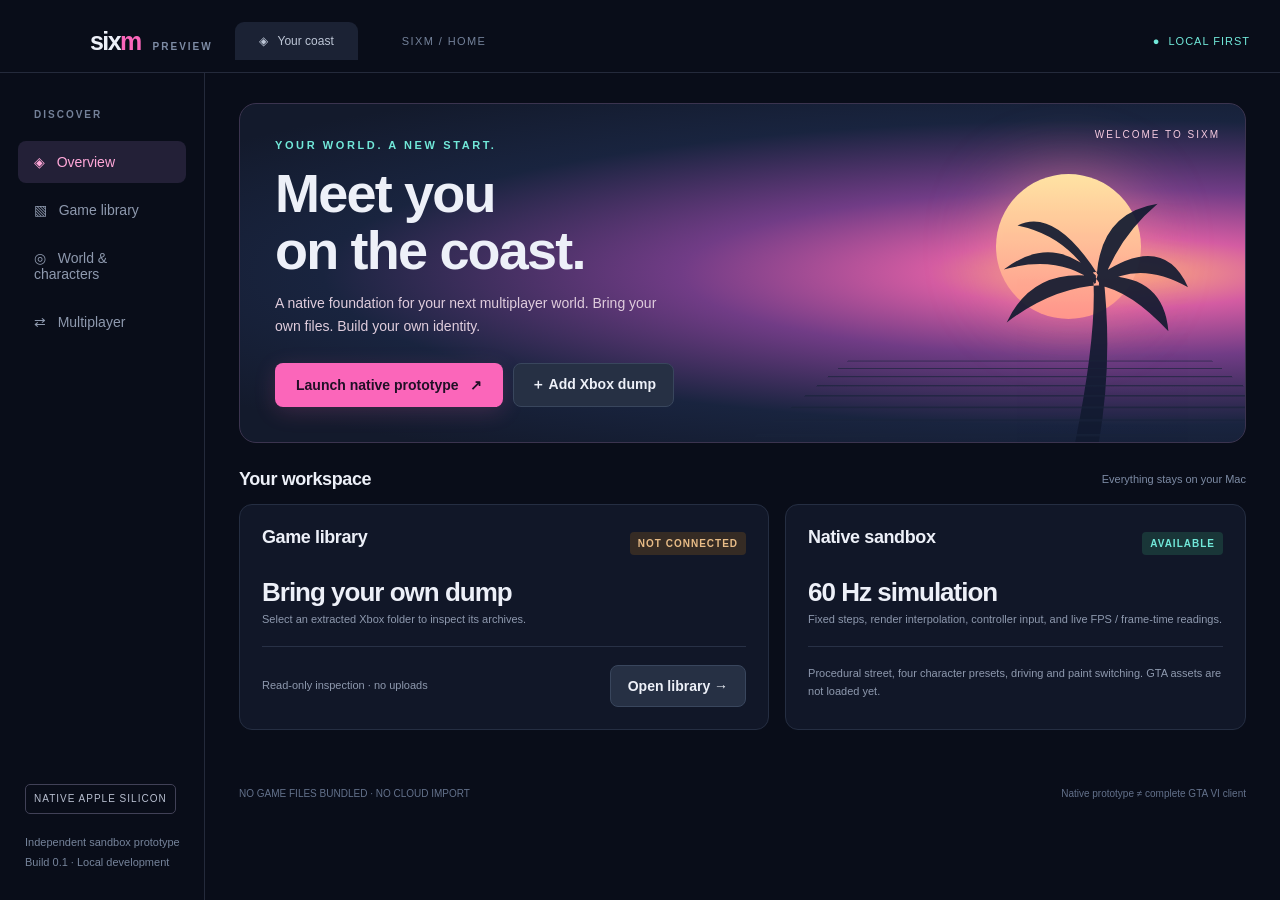
==== index.html @ 4e4a7d65 "Start Sixm launcher, dump inspector and native simulation prototype" ====
<!doctype html><html lang="en"><meta charset="utf-8"><meta name="viewport" content="width=device-width,initial-scale=1"><title>Sixm</title>
<style>
:root{color-scheme:dark;--bg:#090d19;--panel:#111728;--muted:#8e99ae;--pink:#fb66ba;--aqua:#71e8d9}*{box-sizing:border-box}body{margin:0;background:var(--bg);color:#edf0f8;font:14px -apple-system,BlinkMacSystemFont,sans-serif}button{font:inherit;cursor:pointer;border:0;color:inherit}button:focus-visible,input:focus-visible{outline:2px solid var(--aqua);outline-offset:4px}header{height:73px;display:flex;align-items:center;border-bottom:1px solid #242a3b;padding:22px 30px 12px 90px;gap:22px}.brand{font-size:25px;font-weight:900;letter-spacing:-1.6px}.brand i{color:var(--pink);font-style:normal}.tab{background:#1b2234;border-radius:9px 9px 0 0;padding:12px 24px;align-self:flex-end;font-size:12px;color:#bdc6d6}.address{margin-left:22px;color:#738199;font-size:11px;letter-spacing:1.4px}.local{margin-left:auto;color:var(--aqua);font-size:11px;letter-spacing:1px}.local:before{content:'●';margin-right:8px}aside{position:absolute;top:73px;bottom:0;width:205px;padding:36px 18px;border-right:1px solid #242a3b}.label{font-size:10px;letter-spacing:2px;color:#748199;font-weight:700;margin-bottom:18px}.nav{width:100%;text-align:left;padding:13px 16px;background:none;border-radius:8px;color:#8e99ae;margin:3px 0}.nav.active{background:#232037;color:#ffa7d8}.aside-bottom{position:absolute;bottom:27px;left:25px;color:#76849b;font-size:11px;line-height:1.8}.tag{display:inline-block;border:1px solid #414157;padding:5px 8px;border-radius:5px;color:#b8bfd0;font-size:10px;letter-spacing:1px}main{margin-left:205px;padding:30px 34px;max-width:1600px}.page{display:none}.page.active{display:block}.eyebrow{font-size:11px;color:var(--aqua);letter-spacing:2.6px;font-weight:700}h1{font-size:43px;letter-spacing:-1.8px;margin:14px 0;line-height:1.05}h2{font-size:18px;letter-spacing:-.4px;margin:0 0 12px}p{color:#a4adc1;line-height:1.65;margin:10px 0}.hero{min-height:320px;border-radius:17px;overflow:hidden;position:relative;background:radial-gradient(ellipse at 87% 50%,#ffad7c 0,#d45ca2 15%,#713c86 35%,#19243f 64%,#131a2c 90%);padding:35px;border:1px solid #3b344f}.hero:after{content:'';position:absolute;right:-30px;bottom:-70px;width:490px;height:200px;background:repeating-linear-gradient(0deg,transparent 0,transparent 15px,#172139 16px,#172139 18px);transform:perspective(200px) rotateX(45deg);opacity:.65}.hero p{max-width:385px;color:#e0cddd}.hero h1{max-width:470px;font-size:54px}.hero .version{position:absolute;right:25px;top:25px;color:#f5c9df;font-size:10px;letter-spacing:2px}.sun{position:absolute;right:104px;top:70px;width:145px;height:145px;border-radius:50%;background:linear-gradient(#ffe3a3,#ff958c);box-shadow:0 0 70px #ff9f8d77}.palm{position:absolute;right:55px;bottom:0;width:200px;height:245px;fill:#121b30;opacity:.92}.hero-content{position:relative;z-index:2}.primary{background:var(--pink);color:#201026;padding:13px 21px;border-radius:8px;font-weight:750;box-shadow:0 5px 22px #fc66b92a}.secondary{background:#263044;border:1px solid #39465d;padding:12px 17px;border-radius:8px;font-weight:600}.actions{display:flex;gap:10px;margin-top:24px}.sectionbar{display:flex;align-items:center;justify-content:space-between;margin:26px 0 14px}.sectionbar h2{margin:0}.sectionbar span{font-size:11px;color:#7d8ba4}.grid{display:grid;grid-template-columns:1.15fr 1fr;gap:16px}.card{background:var(--panel);border:1px solid #252e42;border-radius:13px;padding:22px}.status{font-size:10px;font-weight:700;letter-spacing:1px;color:var(--aqua);background:#193638;padding:6px 8px;border-radius:4px}.status.pending{color:#e8bc87;background:#352b24}.row{display:flex;justify-content:space-between;align-items:center;gap:12px}.metric{font-size:26px;font-weight:750;letter-spacing:-1px;margin:17px 0 3px}.small{font-size:11px;color:var(--muted);line-height:1.6}.divider{height:1px;background:#283146;margin:18px 0}.footer{display:flex;justify-content:space-between;color:#63718b;font-size:10px;margin-top:24px}.roadmap{display:grid;grid-template-columns:repeat(3,1fr);gap:12px}.roadmap .card{padding:20px}.step{color:var(--pink);font-size:11px;letter-spacing:1px;margin-bottom:14px}table{width:100%;border-collapse:collapse;font-size:12px}td,th{text-align:left;padding:12px;border-bottom:1px solid #2b3346}th{color:#7b8aa2;font-size:10px;letter-spacing:1px}td:first-child{word-break:break-all}#notice{min-height:22px;color:var(--aqua);font-size:12px;margin-top:12px}.path{word-break:break-all;color:#a5b2cd;font:11px ui-monospace,monospace}.empty{padding:28px 0;color:#8693ad}.warning{border-left:2px solid #e9b77f;padding:10px 14px;background:#28221f;color:#e0c5a7;margin:15px 0;font-size:12px;line-height:1.6}.list{color:#a4adc1;line-height:2}.pill{font-size:10px;color:#9ba7bd;border:1px solid #303c53;padding:5px 9px;border-radius:20px}input{width:100%;background:#101625;color:#ddd;border:1px solid #39425a;border-radius:7px;padding:12px;margin:10px 0}@media(max-width:1050px){main{padding:24px}.hero h1{font-size:45px}.sun{right:60px;width:115px;height:115px}.hero p{max-width:310px}.roadmap{grid-template-columns:1fr}.address{display:none}}@media(prefers-reduced-motion:reduce){*{scroll-behavior:auto}}
</style>
<header><div class="brand">six<i>m</i><span style="font-size:10px;letter-spacing:2px;margin-left:12px;color:#7d8ba4">PREVIEW</span></div><div class="tab">◈ &nbsp; Your coast</div><div class="address">SIXM / HOME</div><div class="local">LOCAL FIRST</div></header>
<aside><div class="label" style="margin-left:16px">DISCOVER</div><button class="nav active" data-page="home">◈ &nbsp; Overview</button><button class="nav" data-page="library">▧ &nbsp; Game library</button><button class="nav" data-page="world">◎ &nbsp; World & characters</button><button class="nav" data-page="servers">⇄ &nbsp; Multiplayer</button><div class="aside-bottom"><span class="tag">NATIVE APPLE SILICON</span><br><br>Independent sandbox prototype<br>Build 0.1 · Local development</div></aside>
<main><section id="home" class="page active"><div class="hero"><div class="sun"></div><svg class="palm" viewBox="0 0 200 250" aria-hidden="true"><path d="M85 250Q108 135 103 77L113 75Q124 164 109 250Z M106 80Q62 36 12 74Q68 58 106 88 M107 78Q112 16 169 7Q130 40 113 87 M111 79Q175 36 200 92Q150 64 112 90 M108 79Q64 10 26 29Q79 40 105 89 M110 81Q175 78 180 137Q142 96 109 90 M105 81Q41 72 15 128Q62 92 111 90"/></svg><div class="version">WELCOME TO SIXM</div><div class="hero-content"><div class="eyebrow">YOUR WORLD. A NEW START.</div><h1>Meet you<br>on the coast.</h1><p>A native foundation for your next multiplayer world. Bring your own files. Build your own identity.</p><div class="actions"><button class="primary" onclick="send('sandbox')">Launch native prototype &nbsp; ↗</button><button class="secondary" onclick="send('import')">＋ Add Xbox dump</button></div></div></div>
<div class="sectionbar"><h2>Your workspace</h2><span>Everything stays on your Mac</span></div><div class="grid"><div class="card"><div class="row"><h2>Game library</h2><span id="libraryBadge" class="status pending">NOT CONNECTED</span></div><div class="metric" id="archiveCount">Bring your own dump</div><div class="small" id="librarySummary">Select an extracted Xbox folder to inspect its archives.</div><div class="divider"></div><div class="row"><span class="small">Read-only inspection · no uploads</span><button class="secondary" onclick="showPage('library')">Open library →</button></div></div><div class="card"><div class="row"><h2>Native sandbox</h2><span class="status">AVAILABLE</span></div><div class="metric">60 Hz simulation</div><div class="small">Fixed steps, render interpolation, controller input, and live FPS / frame-time readings.</div><div class="divider"></div><div class="small">Procedural street, four character presets, driving and paint switching. GTA assets are not loaded yet.</div></div></div><div id="notice" role="status"></div><div class="footer"><span>NO GAME FILES BUNDLED · NO CLOUD IMPORT</span><span>Native prototype ≠ complete GTA VI client</span></div></section>
<section id="library" class="page"><div class="eyebrow">YOUR FILES, YOUR MACHINE</div><h1>Game library</h1><p>Point Sixm at your extracted Xbox dump. The inspector reads metadata and archive headers without modifying the originals.</p><div class="actions"><button class="primary" onclick="send('import')">Choose dump folder</button><button class="secondary" onclick="exportReport()" id="exportBtn" disabled>Copy inspection report</button></div><div class="warning">RPF9 headers can be identified. Archive directory decoding, extraction, models, animations, and script conversion are not implemented yet.</div><div id="inventory" class="card empty">No folder selected.</div></section>
<section id="world" class="page"><div class="eyebrow">THE LONG VIEW</div><h1>One world. Many identities.</h1><p>The target is a streamed world with distinct characters, vehicles, outfits, and customization. Here is what exists today.</p><div class="roadmap"><div class="card"><div class="step">01 / AVAILABLE</div><h2>Movement foundation</h2><p>Walk, drive, swap four procedural character presets, and change paint in the native test scene.</p><button class="secondary" onclick="send('sandbox')">Enter prototype ↗</button></div><div class="card"><div class="step">02 / NOT IMPLEMENTED</div><h2>Asset conversion</h2><p>Decode archive directories, export a single model and material, then validate skeletons, animations and collisions.</p></div><div class="card"><div class="step">03 / NOT IMPLEMENTED</div><h2>Full world streaming</h2><p>Spatial cells, distance-based detail and memory budgets. The full GTA map and gameplay systems are not available in Sixm.</p></div></div><div class="warning">The inspected dump contains compiled game code, not a recovered source project. Engine features cannot simply be copied into the new client.</div></section>
<section id="servers" class="page"><div class="eyebrow">THE NEXT CONNECTION</div><h1>Multiplayer</h1><div class="card"><span class="status pending">IN DEVELOPMENT</span><h2 style="margin-top:20px">No server connection yet.</h2><p>Networking, server resources, character persistence and synchronization are not implemented. The native prototype runs locally.</p><div class="divider"></div><div class="row"><span class="pill">Planned: authoritative simulation</span><span class="pill">Planned: scripted resources</span></div></div></section></main>
<script>
let report=null;function send(action,extra={}){if(window.webkit?.messageHandlers?.sixm){window.webkit.messageHandlers.sixm.postMessage({action,...extra})}else{document.getElementById('notice').textContent='Open this page in the Sixm app to use native controls.'}}
function showPage(id){document.querySelectorAll('.page').forEach(x=>x.classList.toggle('active',x.id===id));document.querySelectorAll('.nav').forEach(x=>x.classList.toggle('active',x.dataset.page===id));document.querySelector('.address').textContent='SIXM / '+id.toUpperCase()}
document.querySelectorAll('.nav').forEach(x=>x.addEventListener('click',()=>showPage(x.dataset.page)));
const esc=s=>String(s).replace(/[&<>"']/g,c=>({'&':'&amp;','<':'&lt;','>':'&gt;','"':'&quot;',"'":'&#39;'}[c]));const size=b=>b>=1073741824?(b/1073741824).toFixed(1)+' GB':(b/1048576).toFixed(1)+' MB';
window.receive=function(msg){if(msg.type==='scanning'){document.getElementById('notice').textContent='Inspecting local files…';return}if(msg.type==='error'){document.getElementById('notice').textContent=msg.message;document.getElementById('inventory').textContent=msg.message;return}if(msg.type==='inventory'){report=msg.data;document.getElementById('notice').textContent='Inspection complete. No files extracted or modified.';document.getElementById('archiveCount').textContent=report.archives.length+' archives found';document.getElementById('librarySummary').textContent=report.fileCount+' files · '+size(report.totalBytes)+' · header inspection only';document.getElementById('libraryBadge').textContent=report.executableIsPE?'DUMP DETECTED':'INCOMPLETE';document.getElementById('exportBtn').disabled=false;document.getElementById('inventory').classList.remove('empty');document.getElementById('inventory').innerHTML='<h2>Local dump inspection</h2><div class="path">'+esc(report.root)+'</div><p>'+report.fileCount+' files · '+size(report.totalBytes)+' · '+report.sourceFileCount+' source files · 0 extracted assets</p><table><thead><tr><th>ARCHIVE</th><th>HEADER</th><th>SIZE</th></tr></thead><tbody>'+report.archives.map(a=>'<tr><td>'+esc(a.path)+'</td><td>'+esc(a.magic)+'</td><td>'+size(a.bytes)+'</td></tr>').join('')+'</tbody></table>'+report.warnings.map(x=>'<div class="warning">'+esc(x)+'</div>').join('');showPage('library')}};
async function exportReport(){if(!report)return;try{await navigator.clipboard.writeText(JSON.stringify(report,null,2));document.getElementById('exportBtn').textContent='Copied ✓'}catch(e){document.getElementById('exportBtn').textContent='Copy unavailable'}}
</script></html>
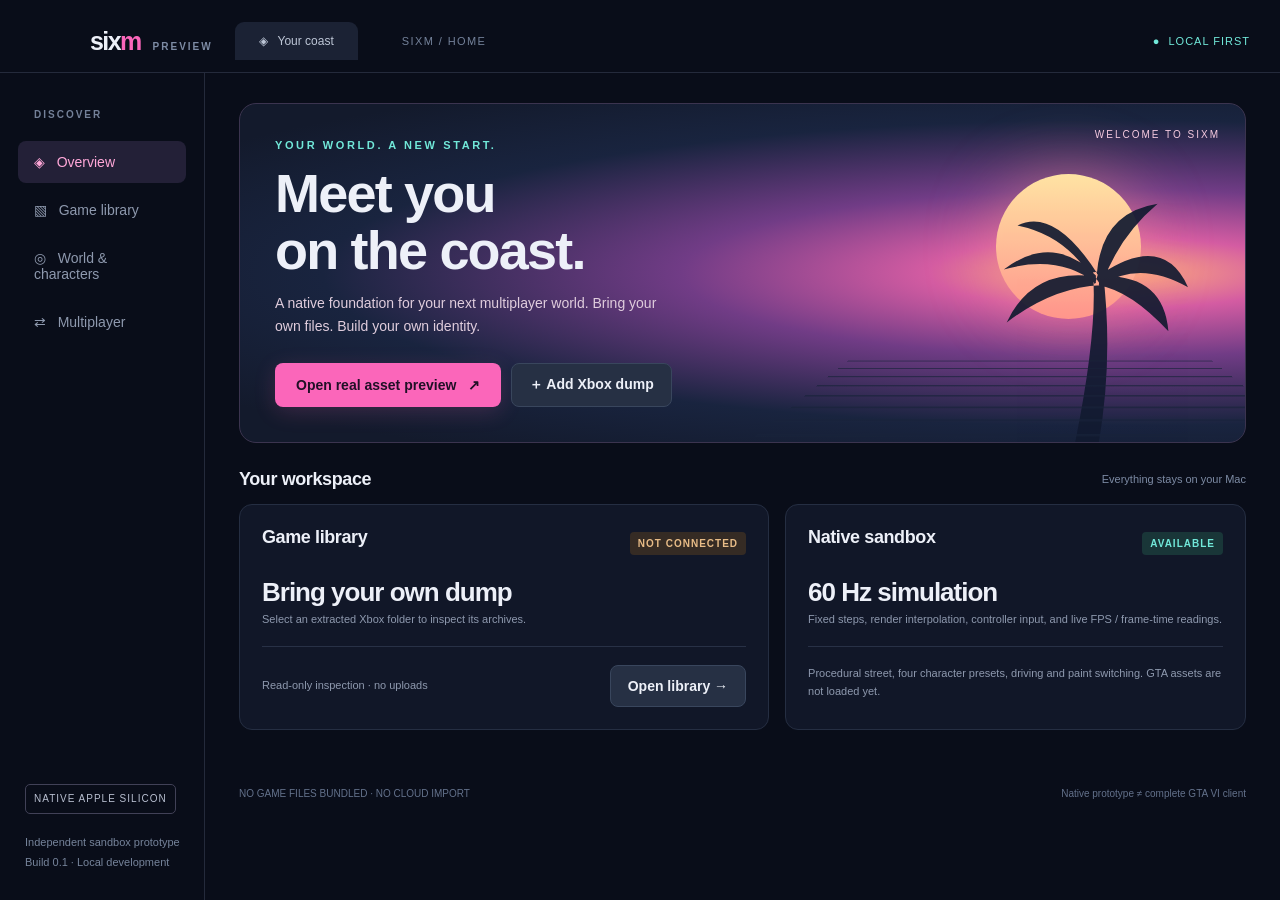
==== commit f86ab207: "Add validated static GLB asset preview" ====
--- a/index.html
+++ b/index.html
@@ -4,9 +4,9 @@
 </style>
 <header><div class="brand">six<i>m</i><span style="font-size:10px;letter-spacing:2px;margin-left:12px;color:#7d8ba4">PREVIEW</span></div><div class="tab">◈ &nbsp; Your coast</div><div class="address">SIXM / HOME</div><div class="local">LOCAL FIRST</div></header>
 <aside><div class="label" style="margin-left:16px">DISCOVER</div><button class="nav active" data-page="home">◈ &nbsp; Overview</button><button class="nav" data-page="library">▧ &nbsp; Game library</button><button class="nav" data-page="world">◎ &nbsp; World & characters</button><button class="nav" data-page="servers">⇄ &nbsp; Multiplayer</button><div class="aside-bottom"><span class="tag">NATIVE APPLE SILICON</span><br><br>Independent sandbox prototype<br>Build 0.1 · Local development</div></aside>
-<main><section id="home" class="page active"><div class="hero"><div class="sun"></div><svg class="palm" viewBox="0 0 200 250" aria-hidden="true"><path d="M85 250Q108 135 103 77L113 75Q124 164 109 250Z M106 80Q62 36 12 74Q68 58 106 88 M107 78Q112 16 169 7Q130 40 113 87 M111 79Q175 36 200 92Q150 64 112 90 M108 79Q64 10 26 29Q79 40 105 89 M110 81Q175 78 180 137Q142 96 109 90 M105 81Q41 72 15 128Q62 92 111 90"/></svg><div class="version">WELCOME TO SIXM</div><div class="hero-content"><div class="eyebrow">YOUR WORLD. A NEW START.</div><h1>Meet you<br>on the coast.</h1><p>A native foundation for your next multiplayer world. Bring your own files. Build your own identity.</p><div class="actions"><button class="primary" onclick="send('sandbox')">Launch native prototype &nbsp; ↗</button><button class="secondary" onclick="send('import')">＋ Add Xbox dump</button></div></div></div>
+<main><section id="home" class="page active"><div class="hero"><div class="sun"></div><svg class="palm" viewBox="0 0 200 250" aria-hidden="true"><path d="M85 250Q108 135 103 77L113 75Q124 164 109 250Z M106 80Q62 36 12 74Q68 58 106 88 M107 78Q112 16 169 7Q130 40 113 87 M111 79Q175 36 200 92Q150 64 112 90 M108 79Q64 10 26 29Q79 40 105 89 M110 81Q175 78 180 137Q142 96 109 90 M105 81Q41 72 15 128Q62 92 111 90"/></svg><div class="version">WELCOME TO SIXM</div><div class="hero-content"><div class="eyebrow">YOUR WORLD. A NEW START.</div><h1>Meet you<br>on the coast.</h1><p>A native foundation for your next multiplayer world. Bring your own files. Build your own identity.</p><div class="actions"><button class="primary" onclick="send('model')">Open real asset preview &nbsp; ↗</button><button class="secondary" onclick="send('import')">＋ Add Xbox dump</button></div></div></div>
 <div class="sectionbar"><h2>Your workspace</h2><span>Everything stays on your Mac</span></div><div class="grid"><div class="card"><div class="row"><h2>Game library</h2><span id="libraryBadge" class="status pending">NOT CONNECTED</span></div><div class="metric" id="archiveCount">Bring your own dump</div><div class="small" id="librarySummary">Select an extracted Xbox folder to inspect its archives.</div><div class="divider"></div><div class="row"><span class="small">Read-only inspection · no uploads</span><button class="secondary" onclick="showPage('library')">Open library →</button></div></div><div class="card"><div class="row"><h2>Native sandbox</h2><span class="status">AVAILABLE</span></div><div class="metric">60 Hz simulation</div><div class="small">Fixed steps, render interpolation, controller input, and live FPS / frame-time readings.</div><div class="divider"></div><div class="small">Procedural street, four character presets, driving and paint switching. GTA assets are not loaded yet.</div></div></div><div id="notice" role="status"></div><div class="footer"><span>NO GAME FILES BUNDLED · NO CLOUD IMPORT</span><span>Native prototype ≠ complete GTA VI client</span></div></section>
-<section id="library" class="page"><div class="eyebrow">YOUR FILES, YOUR MACHINE</div><h1>Game library</h1><p>Point Sixm at your extracted Xbox dump. The inspector reads metadata and archive headers without modifying the originals.</p><div class="actions"><button class="primary" onclick="send('import')">Choose dump folder</button><button class="secondary" onclick="exportReport()" id="exportBtn" disabled>Copy inspection report</button></div><div class="warning">RPF9 headers can be identified. Archive directory decoding, extraction, models, animations, and script conversion are not implemented yet.</div><div id="inventory" class="card empty">No folder selected.</div></section>
+<section id="library" class="page"><div class="eyebrow">YOUR FILES, YOUR MACHINE</div><h1>Game library</h1><p>Point Sixm at your extracted Xbox dump. The inspector reads metadata and archive headers without modifying the originals.</p><div class="actions"><button class="primary" onclick="send('import')">Choose dump folder</button><button class="secondary" onclick="exportReport()" id="exportBtn" disabled>Copy inspection report</button></div><div class="warning">RPF9 headers can be identified here. Real models can be converted locally with SixNG and opened as GLB. Full-world streaming, gameplay and script-code recovery are not implemented.</div><div id="inventory" class="card empty">No folder selected.</div></section>
 <section id="world" class="page"><div class="eyebrow">THE LONG VIEW</div><h1>One world. Many identities.</h1><p>The target is a streamed world with distinct characters, vehicles, outfits, and customization. Here is what exists today.</p><div class="roadmap"><div class="card"><div class="step">01 / AVAILABLE</div><h2>Movement foundation</h2><p>Walk, drive, swap four procedural character presets, and change paint in the native test scene.</p><button class="secondary" onclick="send('sandbox')">Enter prototype ↗</button></div><div class="card"><div class="step">02 / NOT IMPLEMENTED</div><h2>Asset conversion</h2><p>Decode archive directories, export a single model and material, then validate skeletons, animations and collisions.</p></div><div class="card"><div class="step">03 / NOT IMPLEMENTED</div><h2>Full world streaming</h2><p>Spatial cells, distance-based detail and memory budgets. The full GTA map and gameplay systems are not available in Sixm.</p></div></div><div class="warning">The inspected dump contains compiled game code, not a recovered source project. Engine features cannot simply be copied into the new client.</div></section>
 <section id="servers" class="page"><div class="eyebrow">THE NEXT CONNECTION</div><h1>Multiplayer</h1><div class="card"><span class="status pending">IN DEVELOPMENT</span><h2 style="margin-top:20px">No server connection yet.</h2><p>Networking, server resources, character persistence and synchronization are not implemented. The native prototype runs locally.</p><div class="divider"></div><div class="row"><span class="pill">Planned: authoritative simulation</span><span class="pill">Planned: scripted resources</span></div></div></section></main>
 <script>
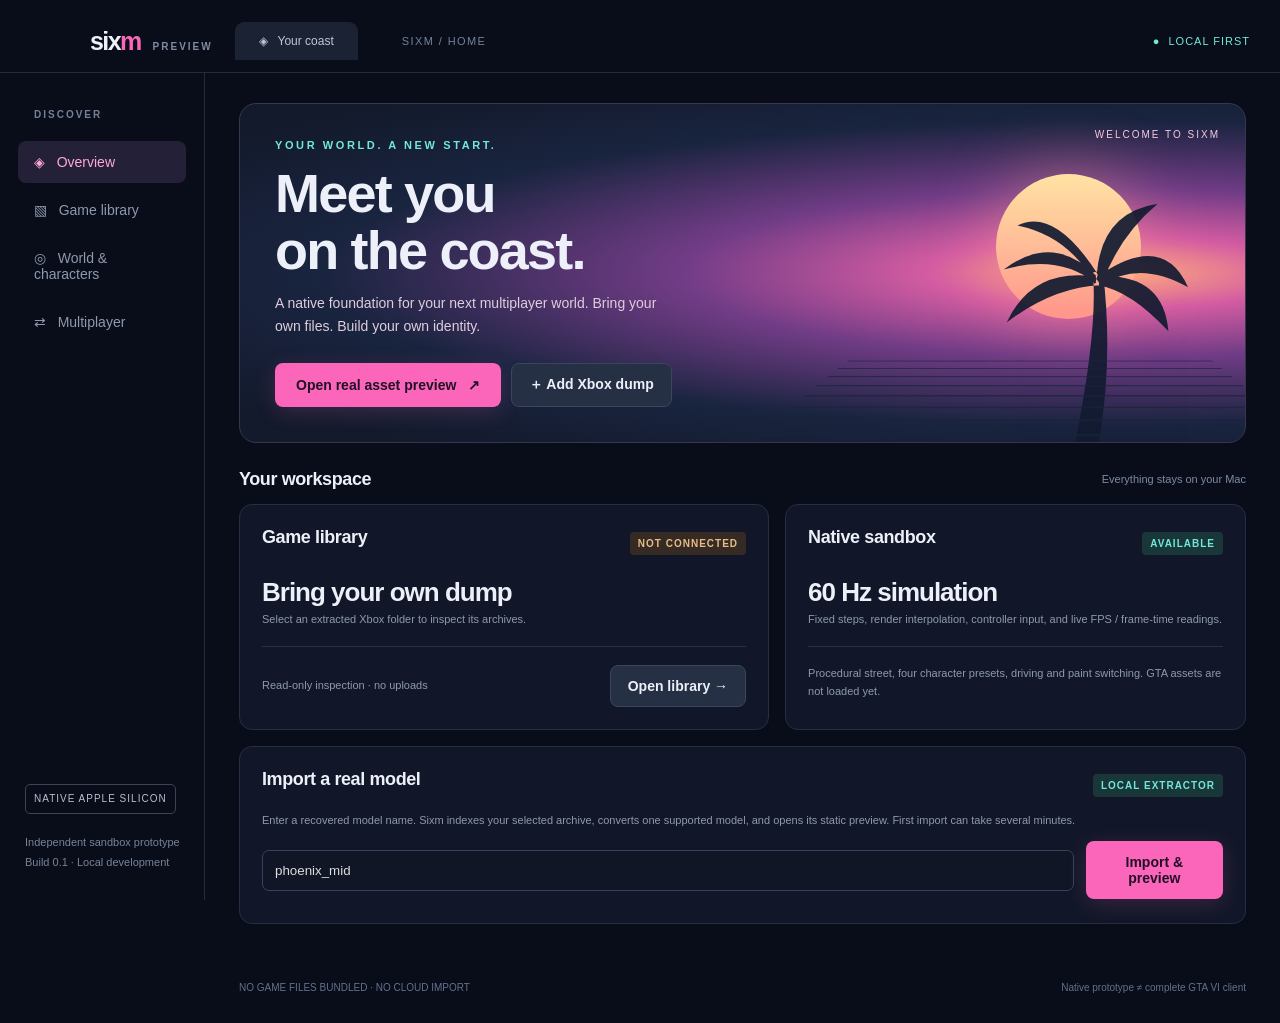
==== commit 9c159da3: "Automate local model import and static preview" ====
--- a/index.html
+++ b/index.html
@@ -5,7 +5,7 @@
 <header><div class="brand">six<i>m</i><span style="font-size:10px;letter-spacing:2px;margin-left:12px;color:#7d8ba4">PREVIEW</span></div><div class="tab">◈ &nbsp; Your coast</div><div class="address">SIXM / HOME</div><div class="local">LOCAL FIRST</div></header>
 <aside><div class="label" style="margin-left:16px">DISCOVER</div><button class="nav active" data-page="home">◈ &nbsp; Overview</button><button class="nav" data-page="library">▧ &nbsp; Game library</button><button class="nav" data-page="world">◎ &nbsp; World & characters</button><button class="nav" data-page="servers">⇄ &nbsp; Multiplayer</button><div class="aside-bottom"><span class="tag">NATIVE APPLE SILICON</span><br><br>Independent sandbox prototype<br>Build 0.1 · Local development</div></aside>
 <main><section id="home" class="page active"><div class="hero"><div class="sun"></div><svg class="palm" viewBox="0 0 200 250" aria-hidden="true"><path d="M85 250Q108 135 103 77L113 75Q124 164 109 250Z M106 80Q62 36 12 74Q68 58 106 88 M107 78Q112 16 169 7Q130 40 113 87 M111 79Q175 36 200 92Q150 64 112 90 M108 79Q64 10 26 29Q79 40 105 89 M110 81Q175 78 180 137Q142 96 109 90 M105 81Q41 72 15 128Q62 92 111 90"/></svg><div class="version">WELCOME TO SIXM</div><div class="hero-content"><div class="eyebrow">YOUR WORLD. A NEW START.</div><h1>Meet you<br>on the coast.</h1><p>A native foundation for your next multiplayer world. Bring your own files. Build your own identity.</p><div class="actions"><button class="primary" onclick="send('model')">Open real asset preview &nbsp; ↗</button><button class="secondary" onclick="send('import')">＋ Add Xbox dump</button></div></div></div>
-<div class="sectionbar"><h2>Your workspace</h2><span>Everything stays on your Mac</span></div><div class="grid"><div class="card"><div class="row"><h2>Game library</h2><span id="libraryBadge" class="status pending">NOT CONNECTED</span></div><div class="metric" id="archiveCount">Bring your own dump</div><div class="small" id="librarySummary">Select an extracted Xbox folder to inspect its archives.</div><div class="divider"></div><div class="row"><span class="small">Read-only inspection · no uploads</span><button class="secondary" onclick="showPage('library')">Open library →</button></div></div><div class="card"><div class="row"><h2>Native sandbox</h2><span class="status">AVAILABLE</span></div><div class="metric">60 Hz simulation</div><div class="small">Fixed steps, render interpolation, controller input, and live FPS / frame-time readings.</div><div class="divider"></div><div class="small">Procedural street, four character presets, driving and paint switching. GTA assets are not loaded yet.</div></div></div><div id="notice" role="status"></div><div class="footer"><span>NO GAME FILES BUNDLED · NO CLOUD IMPORT</span><span>Native prototype ≠ complete GTA VI client</span></div></section>
+<div class="sectionbar"><h2>Your workspace</h2><span>Everything stays on your Mac</span></div><div class="grid"><div class="card"><div class="row"><h2>Game library</h2><span id="libraryBadge" class="status pending">NOT CONNECTED</span></div><div class="metric" id="archiveCount">Bring your own dump</div><div class="small" id="librarySummary">Select an extracted Xbox folder to inspect its archives.</div><div class="divider"></div><div class="row"><span class="small">Read-only inspection · no uploads</span><button class="secondary" onclick="showPage('library')">Open library →</button></div></div><div class="card"><div class="row"><h2>Native sandbox</h2><span class="status">AVAILABLE</span></div><div class="metric">60 Hz simulation</div><div class="small">Fixed steps, render interpolation, controller input, and live FPS / frame-time readings.</div><div class="divider"></div><div class="small">Procedural street, four character presets, driving and paint switching. GTA assets are not loaded yet.</div></div></div><div class="card" style="margin-top:16px"><div class="row"><h2>Import a real model</h2><span class="status">LOCAL EXTRACTOR</span></div><p class="small">Enter a recovered model name. Sixm indexes your selected archive, converts one supported model, and opens its static preview. First import can take several minutes.</p><div class="row"><input id="modelName" value="phoenix_mid" aria-label="Model name" maxlength="100"><button class="primary" id="recoverBtn" onclick="send('recover',{name:document.getElementById('modelName').value})">Import & preview</button><button class="secondary" id="cancelImport" hidden onclick="send('cancelImport')">Cancel</button></div></div><div id="notice" role="status"></div><div class="footer"><span>NO GAME FILES BUNDLED · NO CLOUD IMPORT</span><span>Native prototype ≠ complete GTA VI client</span></div></section>
 <section id="library" class="page"><div class="eyebrow">YOUR FILES, YOUR MACHINE</div><h1>Game library</h1><p>Point Sixm at your extracted Xbox dump. The inspector reads metadata and archive headers without modifying the originals.</p><div class="actions"><button class="primary" onclick="send('import')">Choose dump folder</button><button class="secondary" onclick="exportReport()" id="exportBtn" disabled>Copy inspection report</button></div><div class="warning">RPF9 headers can be identified here. Real models can be converted locally with SixNG and opened as GLB. Full-world streaming, gameplay and script-code recovery are not implemented.</div><div id="inventory" class="card empty">No folder selected.</div></section>
 <section id="world" class="page"><div class="eyebrow">THE LONG VIEW</div><h1>One world. Many identities.</h1><p>The target is a streamed world with distinct characters, vehicles, outfits, and customization. Here is what exists today.</p><div class="roadmap"><div class="card"><div class="step">01 / AVAILABLE</div><h2>Movement foundation</h2><p>Walk, drive, swap four procedural character presets, and change paint in the native test scene.</p><button class="secondary" onclick="send('sandbox')">Enter prototype ↗</button></div><div class="card"><div class="step">02 / NOT IMPLEMENTED</div><h2>Asset conversion</h2><p>Decode archive directories, export a single model and material, then validate skeletons, animations and collisions.</p></div><div class="card"><div class="step">03 / NOT IMPLEMENTED</div><h2>Full world streaming</h2><p>Spatial cells, distance-based detail and memory budgets. The full GTA map and gameplay systems are not available in Sixm.</p></div></div><div class="warning">The inspected dump contains compiled game code, not a recovered source project. Engine features cannot simply be copied into the new client.</div></section>
 <section id="servers" class="page"><div class="eyebrow">THE NEXT CONNECTION</div><h1>Multiplayer</h1><div class="card"><span class="status pending">IN DEVELOPMENT</span><h2 style="margin-top:20px">No server connection yet.</h2><p>Networking, server resources, character persistence and synchronization are not implemented. The native prototype runs locally.</p><div class="divider"></div><div class="row"><span class="pill">Planned: authoritative simulation</span><span class="pill">Planned: scripted resources</span></div></div></section></main>
@@ -14,6 +14,6 @@
 function showPage(id){document.querySelectorAll('.page').forEach(x=>x.classList.toggle('active',x.id===id));document.querySelectorAll('.nav').forEach(x=>x.classList.toggle('active',x.dataset.page===id));document.querySelector('.address').textContent='SIXM / '+id.toUpperCase()}
 document.querySelectorAll('.nav').forEach(x=>x.addEventListener('click',()=>showPage(x.dataset.page)));
 const esc=s=>String(s).replace(/[&<>"']/g,c=>({'&':'&amp;','<':'&lt;','>':'&gt;','"':'&quot;',"'":'&#39;'}[c]));const size=b=>b>=1073741824?(b/1073741824).toFixed(1)+' GB':(b/1048576).toFixed(1)+' MB';
-window.receive=function(msg){if(msg.type==='scanning'){document.getElementById('notice').textContent='Inspecting local files…';return}if(msg.type==='error'){document.getElementById('notice').textContent=msg.message;document.getElementById('inventory').textContent=msg.message;return}if(msg.type==='inventory'){report=msg.data;document.getElementById('notice').textContent='Inspection complete. No files extracted or modified.';document.getElementById('archiveCount').textContent=report.archives.length+' archives found';document.getElementById('librarySummary').textContent=report.fileCount+' files · '+size(report.totalBytes)+' · header inspection only';document.getElementById('libraryBadge').textContent=report.executableIsPE?'DUMP DETECTED':'INCOMPLETE';document.getElementById('exportBtn').disabled=false;document.getElementById('inventory').classList.remove('empty');document.getElementById('inventory').innerHTML='<h2>Local dump inspection</h2><div class="path">'+esc(report.root)+'</div><p>'+report.fileCount+' files · '+size(report.totalBytes)+' · '+report.sourceFileCount+' source files · 0 extracted assets</p><table><thead><tr><th>ARCHIVE</th><th>HEADER</th><th>SIZE</th></tr></thead><tbody>'+report.archives.map(a=>'<tr><td>'+esc(a.path)+'</td><td>'+esc(a.magic)+'</td><td>'+size(a.bytes)+'</td></tr>').join('')+'</tbody></table>'+report.warnings.map(x=>'<div class="warning">'+esc(x)+'</div>').join('');showPage('library')}};
+window.receive=function(msg){if(msg.type==='importProgress'){document.getElementById('notice').textContent=msg.message;document.getElementById('recoverBtn').disabled=true;document.getElementById('cancelImport').hidden=false;return}if(msg.type==='importDone'||msg.type==='error'){document.getElementById('recoverBtn').disabled=false;document.getElementById('cancelImport').hidden=true;if(msg.type==='importDone'){document.getElementById('notice').textContent=msg.message;return}}if(msg.type==='scanning'){document.getElementById('notice').textContent='Inspecting local files…';return}if(msg.type==='error'){document.getElementById('notice').textContent=msg.message;document.getElementById('inventory').textContent=msg.message;return}if(msg.type==='inventory'){report=msg.data;document.getElementById('notice').textContent='Inspection complete. No files extracted or modified.';document.getElementById('archiveCount').textContent=report.archives.length+' archives found';document.getElementById('librarySummary').textContent=report.fileCount+' files · '+size(report.totalBytes)+' · header inspection only';document.getElementById('libraryBadge').textContent=report.executableIsPE?'DUMP DETECTED':'INCOMPLETE';document.getElementById('exportBtn').disabled=false;document.getElementById('inventory').classList.remove('empty');document.getElementById('inventory').innerHTML='<h2>Local dump inspection</h2><div class="path">'+esc(report.root)+'</div><p>'+report.fileCount+' files · '+size(report.totalBytes)+' · '+report.sourceFileCount+' source files · 0 extracted assets</p><table><thead><tr><th>ARCHIVE</th><th>HEADER</th><th>SIZE</th></tr></thead><tbody>'+report.archives.map(a=>'<tr><td>'+esc(a.path)+'</td><td>'+esc(a.magic)+'</td><td>'+size(a.bytes)+'</td></tr>').join('')+'</tbody></table>'+report.warnings.map(x=>'<div class="warning">'+esc(x)+'</div>').join('');showPage('library')}};
 async function exportReport(){if(!report)return;try{await navigator.clipboard.writeText(JSON.stringify(report,null,2));document.getElementById('exportBtn').textContent='Copied ✓'}catch(e){document.getElementById('exportBtn').textContent='Copy unavailable'}}
 </script></html>
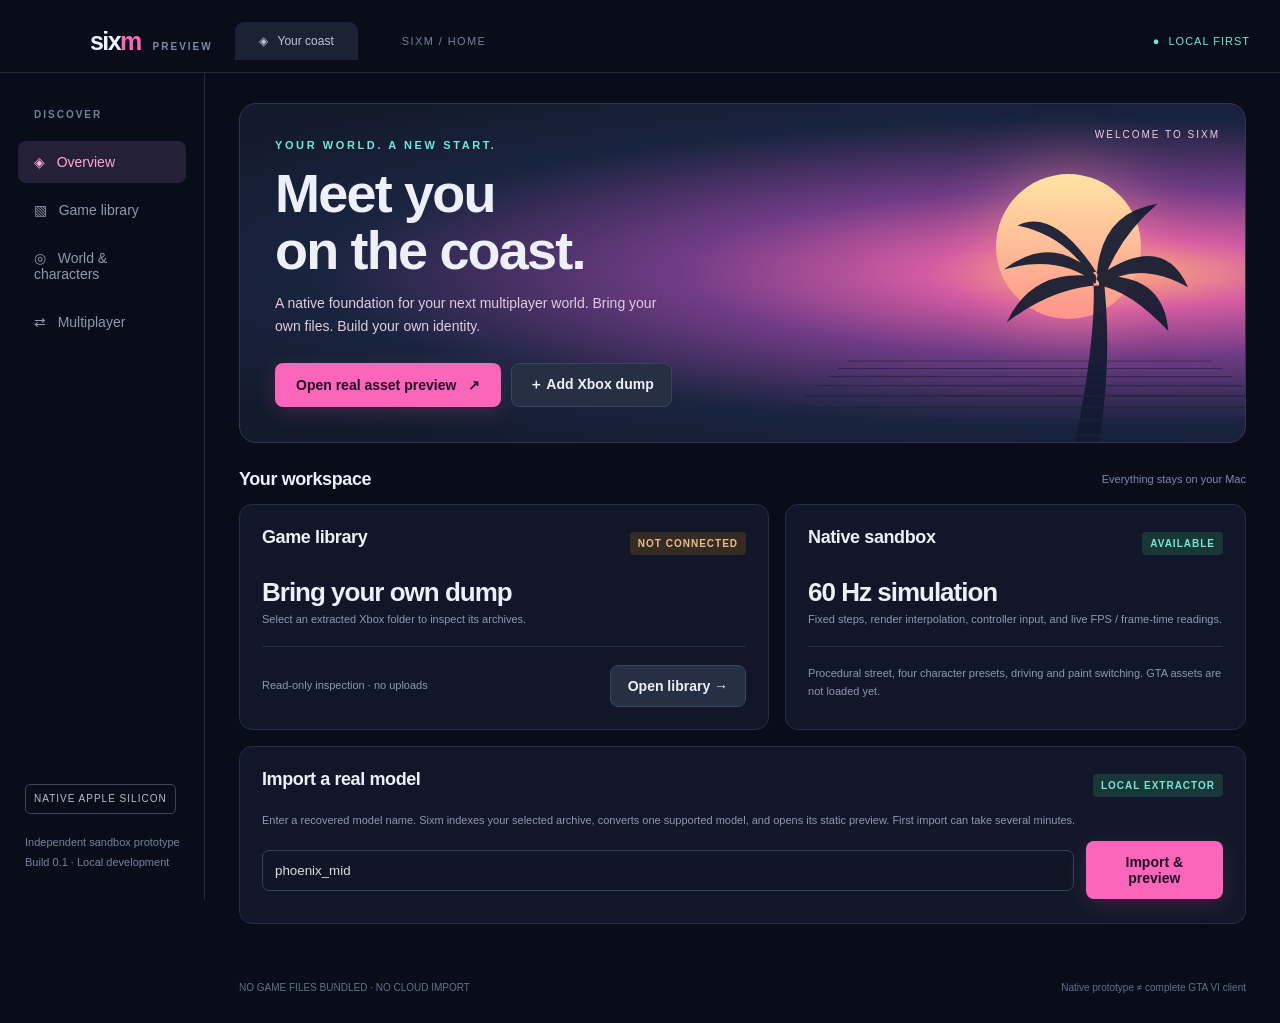
==== commit 81b75595: "Add bounded static world cells and repeatable render checks Assemble recovered placements with model" ====
--- a/index.html
+++ b/index.html
@@ -7,7 +7,7 @@
 <main><section id="home" class="page active"><div class="hero"><div class="sun"></div><svg class="palm" viewBox="0 0 200 250" aria-hidden="true"><path d="M85 250Q108 135 103 77L113 75Q124 164 109 250Z M106 80Q62 36 12 74Q68 58 106 88 M107 78Q112 16 169 7Q130 40 113 87 M111 79Q175 36 200 92Q150 64 112 90 M108 79Q64 10 26 29Q79 40 105 89 M110 81Q175 78 180 137Q142 96 109 90 M105 81Q41 72 15 128Q62 92 111 90"/></svg><div class="version">WELCOME TO SIXM</div><div class="hero-content"><div class="eyebrow">YOUR WORLD. A NEW START.</div><h1>Meet you<br>on the coast.</h1><p>A native foundation for your next multiplayer world. Bring your own files. Build your own identity.</p><div class="actions"><button class="primary" onclick="send('model')">Open real asset preview &nbsp; ↗</button><button class="secondary" onclick="send('import')">＋ Add Xbox dump</button></div></div></div>
 <div class="sectionbar"><h2>Your workspace</h2><span>Everything stays on your Mac</span></div><div class="grid"><div class="card"><div class="row"><h2>Game library</h2><span id="libraryBadge" class="status pending">NOT CONNECTED</span></div><div class="metric" id="archiveCount">Bring your own dump</div><div class="small" id="librarySummary">Select an extracted Xbox folder to inspect its archives.</div><div class="divider"></div><div class="row"><span class="small">Read-only inspection · no uploads</span><button class="secondary" onclick="showPage('library')">Open library →</button></div></div><div class="card"><div class="row"><h2>Native sandbox</h2><span class="status">AVAILABLE</span></div><div class="metric">60 Hz simulation</div><div class="small">Fixed steps, render interpolation, controller input, and live FPS / frame-time readings.</div><div class="divider"></div><div class="small">Procedural street, four character presets, driving and paint switching. GTA assets are not loaded yet.</div></div></div><div class="card" style="margin-top:16px"><div class="row"><h2>Import a real model</h2><span class="status">LOCAL EXTRACTOR</span></div><p class="small">Enter a recovered model name. Sixm indexes your selected archive, converts one supported model, and opens its static preview. First import can take several minutes.</p><div class="row"><input id="modelName" value="phoenix_mid" aria-label="Model name" maxlength="100"><button class="primary" id="recoverBtn" onclick="send('recover',{name:document.getElementById('modelName').value})">Import & preview</button><button class="secondary" id="cancelImport" hidden onclick="send('cancelImport')">Cancel</button></div></div><div id="notice" role="status"></div><div class="footer"><span>NO GAME FILES BUNDLED · NO CLOUD IMPORT</span><span>Native prototype ≠ complete GTA VI client</span></div></section>
 <section id="library" class="page"><div class="eyebrow">YOUR FILES, YOUR MACHINE</div><h1>Game library</h1><p>Point Sixm at your extracted Xbox dump. The inspector reads metadata and archive headers without modifying the originals.</p><div class="actions"><button class="primary" onclick="send('import')">Choose dump folder</button><button class="secondary" onclick="exportReport()" id="exportBtn" disabled>Copy inspection report</button></div><div class="warning">RPF9 headers can be identified here. Real models can be converted locally with SixNG and opened as GLB. Full-world streaming, gameplay and script-code recovery are not implemented.</div><div id="inventory" class="card empty">No folder selected.</div></section>
-<section id="world" class="page"><div class="eyebrow">THE LONG VIEW</div><h1>One world. Many identities.</h1><p>The target is a streamed world with distinct characters, vehicles, outfits, and customization. Here is what exists today.</p><div class="roadmap"><div class="card"><div class="step">01 / AVAILABLE</div><h2>Movement foundation</h2><p>Walk, drive, swap four procedural character presets, and change paint in the native test scene.</p><button class="secondary" onclick="send('sandbox')">Enter prototype ↗</button></div><div class="card"><div class="step">02 / NOT IMPLEMENTED</div><h2>Asset conversion</h2><p>Decode archive directories, export a single model and material, then validate skeletons, animations and collisions.</p></div><div class="card"><div class="step">03 / NOT IMPLEMENTED</div><h2>Full world streaming</h2><p>Spatial cells, distance-based detail and memory budgets. The full GTA map and gameplay systems are not available in Sixm.</p></div></div><div class="warning">The inspected dump contains compiled game code, not a recovered source project. Engine features cannot simply be copied into the new client.</div></section>
+<section id="world" class="page"><div class="eyebrow">THE LONG VIEW</div><h1>One world. Many identities.</h1><p>The target is a streamed world with distinct characters, vehicles, outfits, and customization. Here is what exists today.</p><div class="roadmap"><div class="card"><div class="step">01 / AVAILABLE</div><h2>Movement foundation</h2><p>Walk, drive, swap four procedural character presets, and change paint in the native test scene.</p><button class="secondary" onclick="send('sandbox')">Enter prototype ↗</button></div><div class="card"><div class="step">02 / STATIC PREVIEW AVAILABLE</div><h2>Asset conversion</h2><p>Convert supported real models with available textures. Open a bounded cell of recovered placements. Skeletons, animations and collisions remain unfinished.</p></div><div class="card"><div class="step">03 / NOT IMPLEMENTED</div><h2>Full world streaming</h2><p>Spatial cells, distance-based detail and memory budgets. The full GTA map and gameplay systems are not available in Sixm.</p></div></div><div class="warning">The inspected dump contains compiled game code, not a recovered source project. Engine features cannot simply be copied into the new client.</div></section>
 <section id="servers" class="page"><div class="eyebrow">THE NEXT CONNECTION</div><h1>Multiplayer</h1><div class="card"><span class="status pending">IN DEVELOPMENT</span><h2 style="margin-top:20px">No server connection yet.</h2><p>Networking, server resources, character persistence and synchronization are not implemented. The native prototype runs locally.</p><div class="divider"></div><div class="row"><span class="pill">Planned: authoritative simulation</span><span class="pill">Planned: scripted resources</span></div></div></section></main>
 <script>
 let report=null;function send(action,extra={}){if(window.webkit?.messageHandlers?.sixm){window.webkit.messageHandlers.sixm.postMessage({action,...extra})}else{document.getElementById('notice').textContent='Open this page in the Sixm app to use native controls.'}}
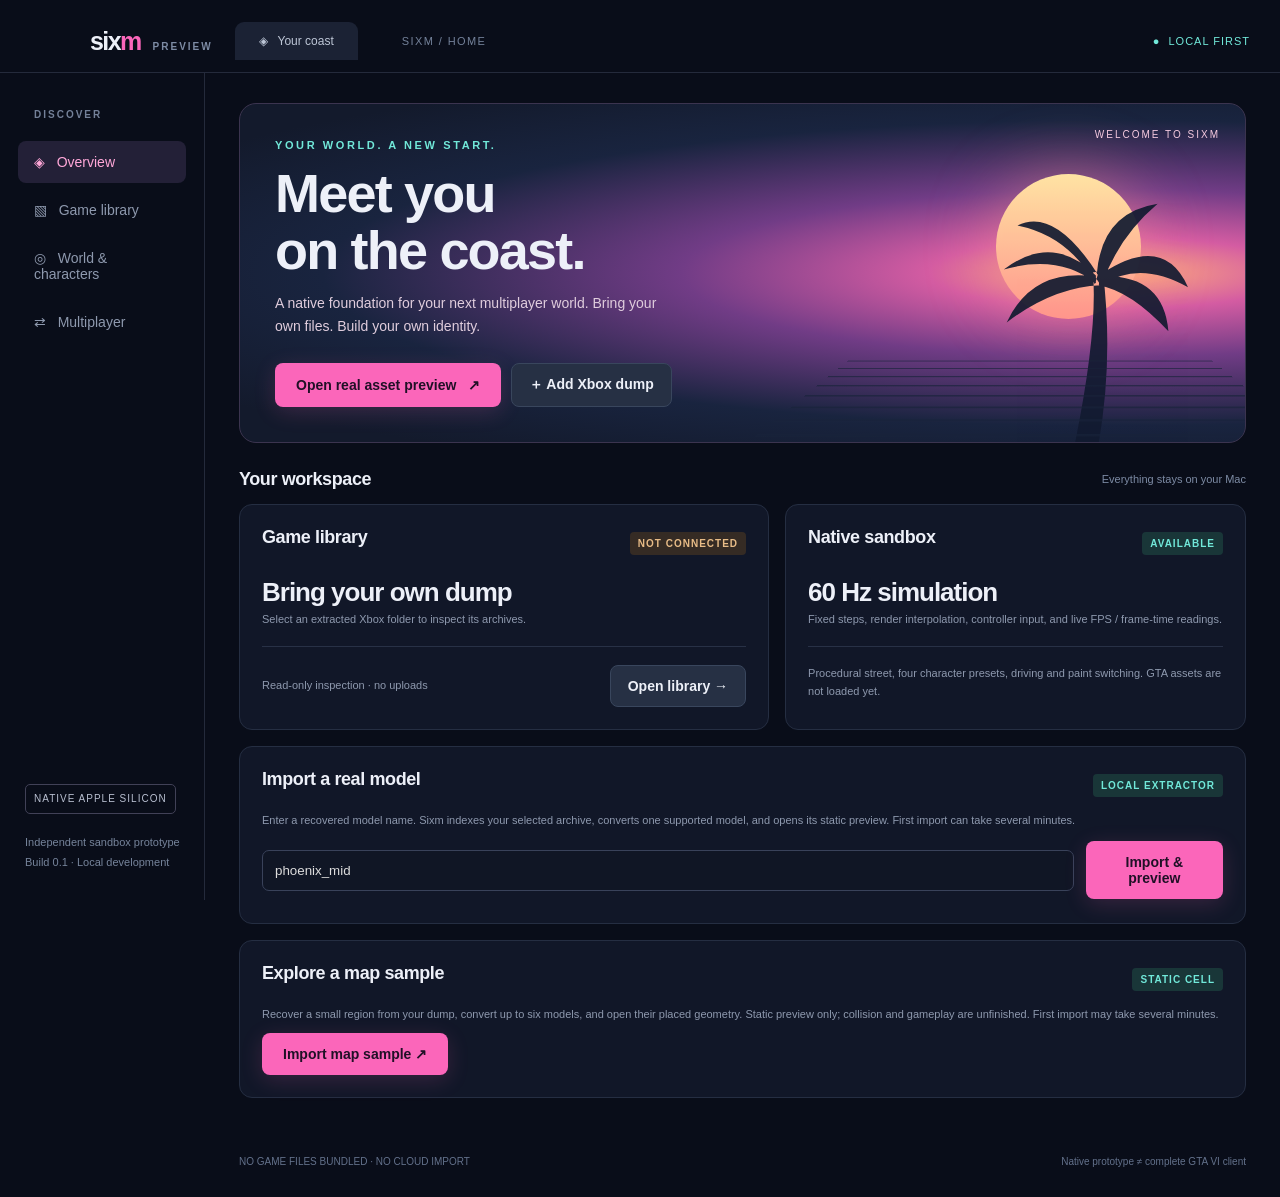
==== commit d152144d: "Automate bounded map sample import in native launcher Add the native regional placement-to-cell pipe" ====
--- a/index.html
+++ b/index.html
@@ -5,7 +5,7 @@
 <header><div class="brand">six<i>m</i><span style="font-size:10px;letter-spacing:2px;margin-left:12px;color:#7d8ba4">PREVIEW</span></div><div class="tab">◈ &nbsp; Your coast</div><div class="address">SIXM / HOME</div><div class="local">LOCAL FIRST</div></header>
 <aside><div class="label" style="margin-left:16px">DISCOVER</div><button class="nav active" data-page="home">◈ &nbsp; Overview</button><button class="nav" data-page="library">▧ &nbsp; Game library</button><button class="nav" data-page="world">◎ &nbsp; World & characters</button><button class="nav" data-page="servers">⇄ &nbsp; Multiplayer</button><div class="aside-bottom"><span class="tag">NATIVE APPLE SILICON</span><br><br>Independent sandbox prototype<br>Build 0.1 · Local development</div></aside>
 <main><section id="home" class="page active"><div class="hero"><div class="sun"></div><svg class="palm" viewBox="0 0 200 250" aria-hidden="true"><path d="M85 250Q108 135 103 77L113 75Q124 164 109 250Z M106 80Q62 36 12 74Q68 58 106 88 M107 78Q112 16 169 7Q130 40 113 87 M111 79Q175 36 200 92Q150 64 112 90 M108 79Q64 10 26 29Q79 40 105 89 M110 81Q175 78 180 137Q142 96 109 90 M105 81Q41 72 15 128Q62 92 111 90"/></svg><div class="version">WELCOME TO SIXM</div><div class="hero-content"><div class="eyebrow">YOUR WORLD. A NEW START.</div><h1>Meet you<br>on the coast.</h1><p>A native foundation for your next multiplayer world. Bring your own files. Build your own identity.</p><div class="actions"><button class="primary" onclick="send('model')">Open real asset preview &nbsp; ↗</button><button class="secondary" onclick="send('import')">＋ Add Xbox dump</button></div></div></div>
-<div class="sectionbar"><h2>Your workspace</h2><span>Everything stays on your Mac</span></div><div class="grid"><div class="card"><div class="row"><h2>Game library</h2><span id="libraryBadge" class="status pending">NOT CONNECTED</span></div><div class="metric" id="archiveCount">Bring your own dump</div><div class="small" id="librarySummary">Select an extracted Xbox folder to inspect its archives.</div><div class="divider"></div><div class="row"><span class="small">Read-only inspection · no uploads</span><button class="secondary" onclick="showPage('library')">Open library →</button></div></div><div class="card"><div class="row"><h2>Native sandbox</h2><span class="status">AVAILABLE</span></div><div class="metric">60 Hz simulation</div><div class="small">Fixed steps, render interpolation, controller input, and live FPS / frame-time readings.</div><div class="divider"></div><div class="small">Procedural street, four character presets, driving and paint switching. GTA assets are not loaded yet.</div></div></div><div class="card" style="margin-top:16px"><div class="row"><h2>Import a real model</h2><span class="status">LOCAL EXTRACTOR</span></div><p class="small">Enter a recovered model name. Sixm indexes your selected archive, converts one supported model, and opens its static preview. First import can take several minutes.</p><div class="row"><input id="modelName" value="phoenix_mid" aria-label="Model name" maxlength="100"><button class="primary" id="recoverBtn" onclick="send('recover',{name:document.getElementById('modelName').value})">Import & preview</button><button class="secondary" id="cancelImport" hidden onclick="send('cancelImport')">Cancel</button></div></div><div id="notice" role="status"></div><div class="footer"><span>NO GAME FILES BUNDLED · NO CLOUD IMPORT</span><span>Native prototype ≠ complete GTA VI client</span></div></section>
+<div class="sectionbar"><h2>Your workspace</h2><span>Everything stays on your Mac</span></div><div class="grid"><div class="card"><div class="row"><h2>Game library</h2><span id="libraryBadge" class="status pending">NOT CONNECTED</span></div><div class="metric" id="archiveCount">Bring your own dump</div><div class="small" id="librarySummary">Select an extracted Xbox folder to inspect its archives.</div><div class="divider"></div><div class="row"><span class="small">Read-only inspection · no uploads</span><button class="secondary" onclick="showPage('library')">Open library →</button></div></div><div class="card"><div class="row"><h2>Native sandbox</h2><span class="status">AVAILABLE</span></div><div class="metric">60 Hz simulation</div><div class="small">Fixed steps, render interpolation, controller input, and live FPS / frame-time readings.</div><div class="divider"></div><div class="small">Procedural street, four character presets, driving and paint switching. GTA assets are not loaded yet.</div></div></div><div class="card" style="margin-top:16px"><div class="row"><h2>Import a real model</h2><span class="status">LOCAL EXTRACTOR</span></div><p class="small">Enter a recovered model name. Sixm indexes your selected archive, converts one supported model, and opens its static preview. First import can take several minutes.</p><div class="row"><input id="modelName" value="phoenix_mid" aria-label="Model name" maxlength="100"><button class="primary" id="recoverBtn" onclick="send('recover',{name:document.getElementById('modelName').value})">Import & preview</button><button class="secondary" id="cancelImport" hidden onclick="send('cancelImport')">Cancel</button></div></div><div class="card" style="margin-top:16px"><div class="row"><h2>Explore a map sample</h2><span class="status">STATIC CELL</span></div><p class="small">Recover a small region from your dump, convert up to six models, and open their placed geometry. Static preview only; collision and gameplay are unfinished. First import may take several minutes.</p><button class="primary" id="cellBtn" onclick="send('recoverCell')">Import map sample ↗</button></div><div id="notice" role="status" aria-live="polite"></div><div class="footer"><span>NO GAME FILES BUNDLED · NO CLOUD IMPORT</span><span>Native prototype ≠ complete GTA VI client</span></div></section>
 <section id="library" class="page"><div class="eyebrow">YOUR FILES, YOUR MACHINE</div><h1>Game library</h1><p>Point Sixm at your extracted Xbox dump. The inspector reads metadata and archive headers without modifying the originals.</p><div class="actions"><button class="primary" onclick="send('import')">Choose dump folder</button><button class="secondary" onclick="exportReport()" id="exportBtn" disabled>Copy inspection report</button></div><div class="warning">RPF9 headers can be identified here. Real models can be converted locally with SixNG and opened as GLB. Full-world streaming, gameplay and script-code recovery are not implemented.</div><div id="inventory" class="card empty">No folder selected.</div></section>
 <section id="world" class="page"><div class="eyebrow">THE LONG VIEW</div><h1>One world. Many identities.</h1><p>The target is a streamed world with distinct characters, vehicles, outfits, and customization. Here is what exists today.</p><div class="roadmap"><div class="card"><div class="step">01 / AVAILABLE</div><h2>Movement foundation</h2><p>Walk, drive, swap four procedural character presets, and change paint in the native test scene.</p><button class="secondary" onclick="send('sandbox')">Enter prototype ↗</button></div><div class="card"><div class="step">02 / STATIC PREVIEW AVAILABLE</div><h2>Asset conversion</h2><p>Convert supported real models with available textures. Open a bounded cell of recovered placements. Skeletons, animations and collisions remain unfinished.</p></div><div class="card"><div class="step">03 / NOT IMPLEMENTED</div><h2>Full world streaming</h2><p>Spatial cells, distance-based detail and memory budgets. The full GTA map and gameplay systems are not available in Sixm.</p></div></div><div class="warning">The inspected dump contains compiled game code, not a recovered source project. Engine features cannot simply be copied into the new client.</div></section>
 <section id="servers" class="page"><div class="eyebrow">THE NEXT CONNECTION</div><h1>Multiplayer</h1><div class="card"><span class="status pending">IN DEVELOPMENT</span><h2 style="margin-top:20px">No server connection yet.</h2><p>Networking, server resources, character persistence and synchronization are not implemented. The native prototype runs locally.</p><div class="divider"></div><div class="row"><span class="pill">Planned: authoritative simulation</span><span class="pill">Planned: scripted resources</span></div></div></section></main>
@@ -14,6 +14,6 @@
 function showPage(id){document.querySelectorAll('.page').forEach(x=>x.classList.toggle('active',x.id===id));document.querySelectorAll('.nav').forEach(x=>x.classList.toggle('active',x.dataset.page===id));document.querySelector('.address').textContent='SIXM / '+id.toUpperCase()}
 document.querySelectorAll('.nav').forEach(x=>x.addEventListener('click',()=>showPage(x.dataset.page)));
 const esc=s=>String(s).replace(/[&<>"']/g,c=>({'&':'&amp;','<':'&lt;','>':'&gt;','"':'&quot;',"'":'&#39;'}[c]));const size=b=>b>=1073741824?(b/1073741824).toFixed(1)+' GB':(b/1048576).toFixed(1)+' MB';
-window.receive=function(msg){if(msg.type==='importProgress'){document.getElementById('notice').textContent=msg.message;document.getElementById('recoverBtn').disabled=true;document.getElementById('cancelImport').hidden=false;return}if(msg.type==='importDone'||msg.type==='error'){document.getElementById('recoverBtn').disabled=false;document.getElementById('cancelImport').hidden=true;if(msg.type==='importDone'){document.getElementById('notice').textContent=msg.message;return}}if(msg.type==='scanning'){document.getElementById('notice').textContent='Inspecting local files…';return}if(msg.type==='error'){document.getElementById('notice').textContent=msg.message;document.getElementById('inventory').textContent=msg.message;return}if(msg.type==='inventory'){report=msg.data;document.getElementById('notice').textContent='Inspection complete. No files extracted or modified.';document.getElementById('archiveCount').textContent=report.archives.length+' archives found';document.getElementById('librarySummary').textContent=report.fileCount+' files · '+size(report.totalBytes)+' · header inspection only';document.getElementById('libraryBadge').textContent=report.executableIsPE?'DUMP DETECTED':'INCOMPLETE';document.getElementById('exportBtn').disabled=false;document.getElementById('inventory').classList.remove('empty');document.getElementById('inventory').innerHTML='<h2>Local dump inspection</h2><div class="path">'+esc(report.root)+'</div><p>'+report.fileCount+' files · '+size(report.totalBytes)+' · '+report.sourceFileCount+' source files · 0 extracted assets</p><table><thead><tr><th>ARCHIVE</th><th>HEADER</th><th>SIZE</th></tr></thead><tbody>'+report.archives.map(a=>'<tr><td>'+esc(a.path)+'</td><td>'+esc(a.magic)+'</td><td>'+size(a.bytes)+'</td></tr>').join('')+'</tbody></table>'+report.warnings.map(x=>'<div class="warning">'+esc(x)+'</div>').join('');showPage('library')}};
+window.receive=function(msg){if(msg.type==='importProgress'){document.getElementById('notice').textContent=msg.message;document.getElementById('recoverBtn').disabled=true;document.getElementById('cellBtn').disabled=true;document.getElementById('cancelImport').hidden=false;return}if(msg.type==='importDone'||msg.type==='error'){document.getElementById('recoverBtn').disabled=false;document.getElementById('cellBtn').disabled=false;document.getElementById('cancelImport').hidden=true;if(msg.type==='importDone'){document.getElementById('notice').textContent=msg.message;return}}if(msg.type==='scanning'){document.getElementById('notice').textContent='Inspecting local files…';return}if(msg.type==='error'){document.getElementById('notice').textContent=msg.message;document.getElementById('inventory').textContent=msg.message;return}if(msg.type==='inventory'){report=msg.data;document.getElementById('notice').textContent='Inspection complete. No files extracted or modified.';document.getElementById('archiveCount').textContent=report.archives.length+' archives found';document.getElementById('librarySummary').textContent=report.fileCount+' files · '+size(report.totalBytes)+' · header inspection only';document.getElementById('libraryBadge').textContent=report.executableIsPE?'DUMP DETECTED':'INCOMPLETE';document.getElementById('exportBtn').disabled=false;document.getElementById('inventory').classList.remove('empty');document.getElementById('inventory').innerHTML='<h2>Local dump inspection</h2><div class="path">'+esc(report.root)+'</div><p>'+report.fileCount+' files · '+size(report.totalBytes)+' · '+report.sourceFileCount+' source files · 0 extracted assets</p><table><thead><tr><th>ARCHIVE</th><th>HEADER</th><th>SIZE</th></tr></thead><tbody>'+report.archives.map(a=>'<tr><td>'+esc(a.path)+'</td><td>'+esc(a.magic)+'</td><td>'+size(a.bytes)+'</td></tr>').join('')+'</tbody></table>'+report.warnings.map(x=>'<div class="warning">'+esc(x)+'</div>').join('');showPage('library')}};
 async function exportReport(){if(!report)return;try{await navigator.clipboard.writeText(JSON.stringify(report,null,2));document.getElementById('exportBtn').textContent='Copied ✓'}catch(e){document.getElementById('exportBtn').textContent='Copy unavailable'}}
 </script></html>
